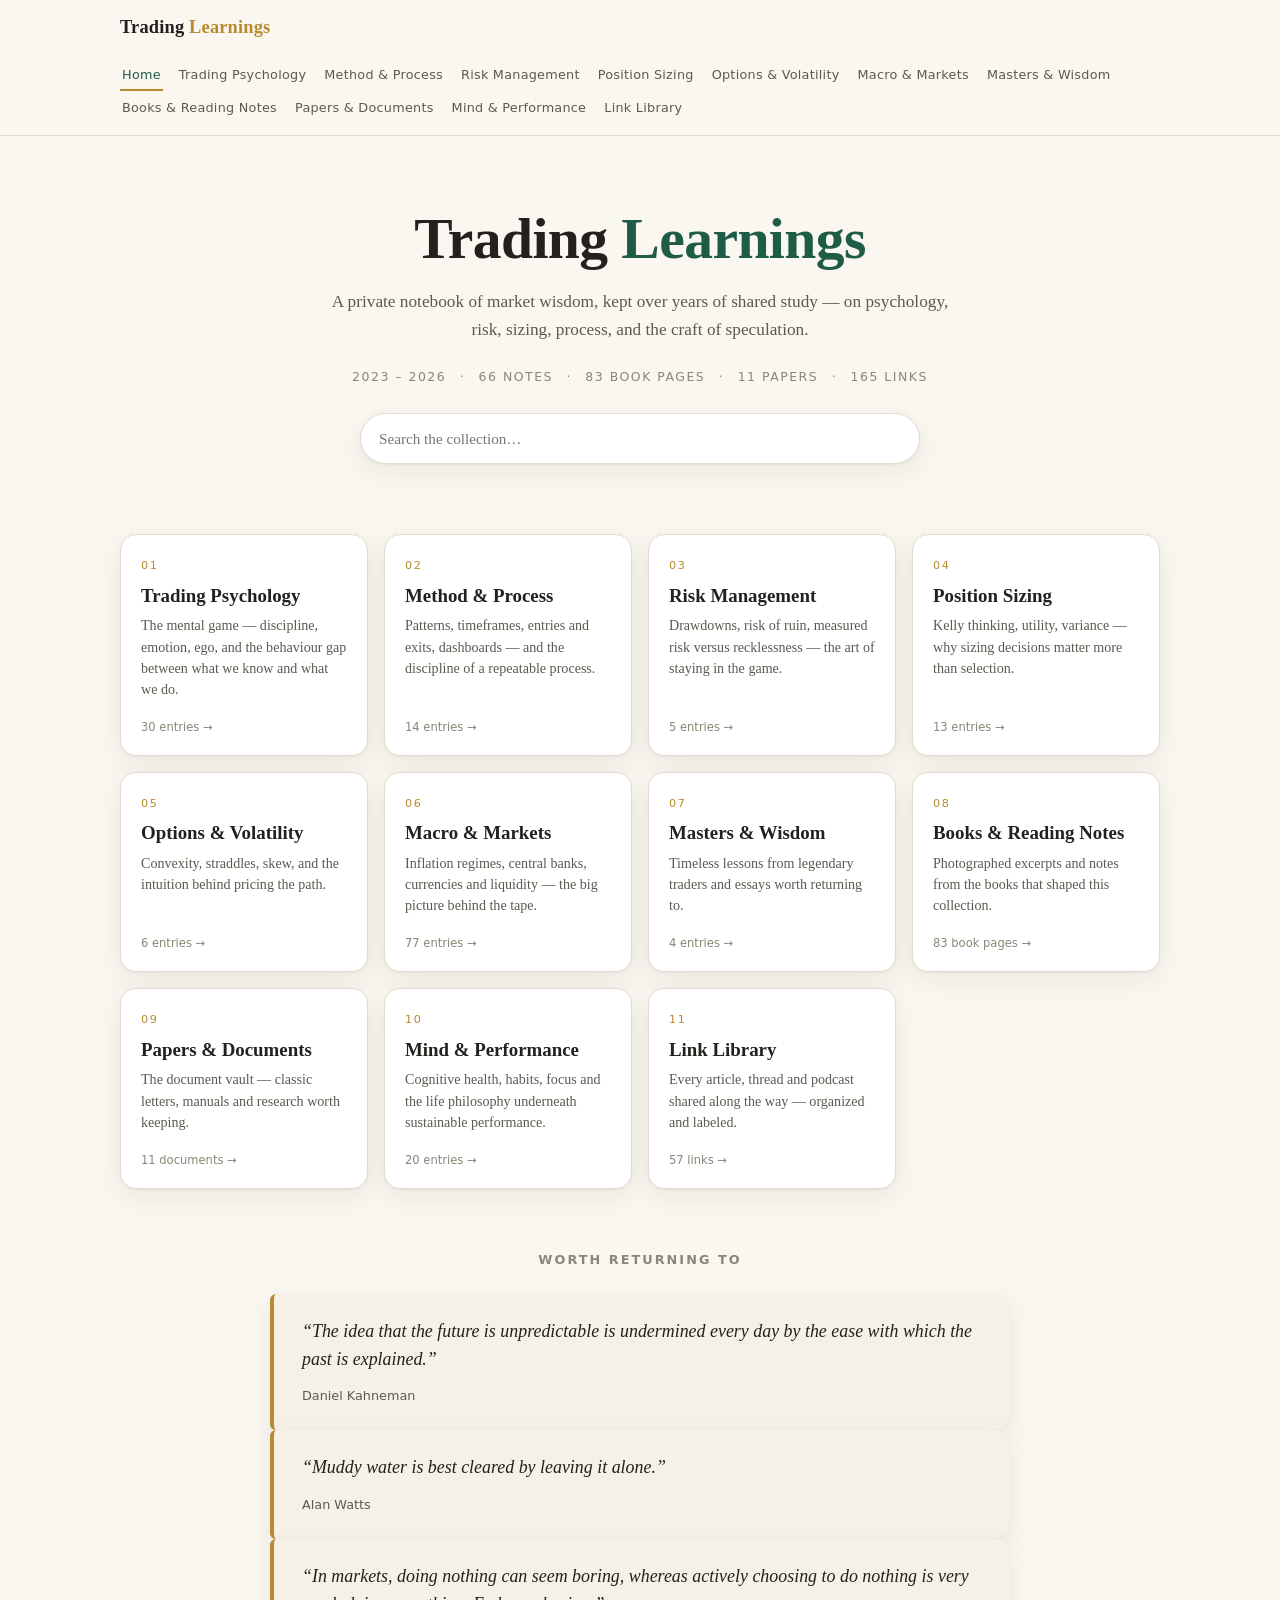
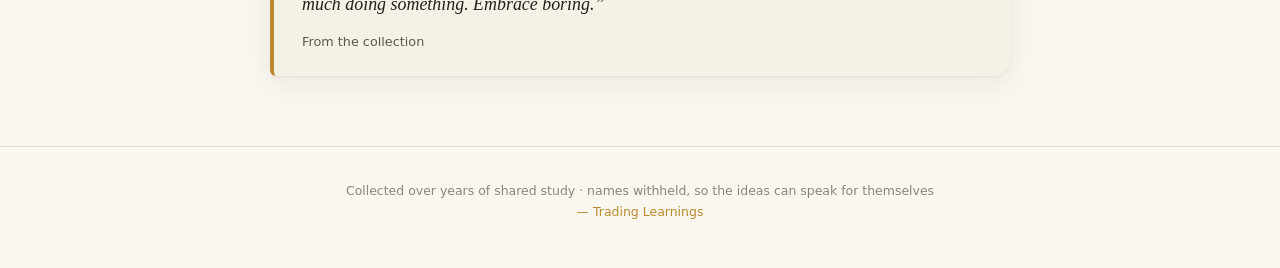
==== index.html @ 61cbbb22 "Add Trading Learnings website: anonymized knowledge base from chat archive Static, self-contained si" ====
<!DOCTYPE html>
<html lang="en">
<head>
<meta charset="utf-8">
<meta name="viewport" content="width=device-width, initial-scale=1">
<meta name="robots" content="noindex, nofollow">
<title>Trading Learnings</title>
<link rel="stylesheet" href="style.css">
<link rel="icon" href="data:image/svg+xml,<svg xmlns='http://www.w3.org/2000/svg' viewBox='0 0 100 100'><text y='.9em' font-size='90'>📈</text></svg>">
</head>
<body>
<header class="masthead"><div class="masthead-inner">
<a class="brand" href="index.html">Trading <span class="tick">Learnings</span></a>
<nav class="nav"><a href="index.html" class="active">Home</a><a href="psychology.html">Trading Psychology</a><a href="method.html">Method & Process</a><a href="risk.html">Risk Management</a><a href="sizing.html">Position Sizing</a><a href="options.html">Options & Volatility</a><a href="macro.html">Macro & Markets</a><a href="wisdom.html">Masters & Wisdom</a><a href="books.html">Books & Reading Notes</a><a href="papers.html">Papers & Documents</a><a href="performance.html">Mind & Performance</a><a href="library.html">Link Library</a></nav>
</div></header>
<div class="hero">
<h1>Trading <em>Learnings</em></h1>
<p class="sub">A private notebook of market wisdom, kept over years of shared study —
on psychology, risk, sizing, process, and the craft of speculation.</p>
<div class="meta">2023 – 2026 <span class="dot">·</span> 66 notes
<span class="dot">·</span> 83 book pages <span class="dot">·</span>
11 papers <span class="dot">·</span> 165 links</div>
<div class="search-wrap">
<input id="search" type="search" placeholder="Search the collection…" autocomplete="off">
<div id="search-results" class="search-results"></div>
</div>
</div>
<div class="grid"><a class="scard" href="psychology.html">
<span class="num">01</span>
<h3>Trading Psychology</h3>
<p>The mental game — discipline, emotion, ego, and the behaviour gap between what we know and what we do.</p>
<span class="count">30 entries →</span>
</a><a class="scard" href="method.html">
<span class="num">02</span>
<h3>Method & Process</h3>
<p>Patterns, timeframes, entries and exits, dashboards — and the discipline of a repeatable process.</p>
<span class="count">14 entries →</span>
</a><a class="scard" href="risk.html">
<span class="num">03</span>
<h3>Risk Management</h3>
<p>Drawdowns, risk of ruin, measured risk versus recklessness — the art of staying in the game.</p>
<span class="count">5 entries →</span>
</a><a class="scard" href="sizing.html">
<span class="num">04</span>
<h3>Position Sizing</h3>
<p>Kelly thinking, utility, variance — why sizing decisions matter more than selection.</p>
<span class="count">13 entries →</span>
</a><a class="scard" href="options.html">
<span class="num">05</span>
<h3>Options & Volatility</h3>
<p>Convexity, straddles, skew, and the intuition behind pricing the path.</p>
<span class="count">6 entries →</span>
</a><a class="scard" href="macro.html">
<span class="num">06</span>
<h3>Macro & Markets</h3>
<p>Inflation regimes, central banks, currencies and liquidity — the big picture behind the tape.</p>
<span class="count">77 entries →</span>
</a><a class="scard" href="wisdom.html">
<span class="num">07</span>
<h3>Masters & Wisdom</h3>
<p>Timeless lessons from legendary traders and essays worth returning to.</p>
<span class="count">4 entries →</span>
</a><a class="scard" href="books.html">
<span class="num">08</span>
<h3>Books & Reading Notes</h3>
<p>Photographed excerpts and notes from the books that shaped this collection.</p>
<span class="count">83 book pages →</span>
</a><a class="scard" href="papers.html">
<span class="num">09</span>
<h3>Papers & Documents</h3>
<p>The document vault — classic letters, manuals and research worth keeping.</p>
<span class="count">11 documents →</span>
</a><a class="scard" href="performance.html">
<span class="num">10</span>
<h3>Mind & Performance</h3>
<p>Cognitive health, habits, focus and the life philosophy underneath sustainable performance.</p>
<span class="count">20 entries →</span>
</a><a class="scard" href="library.html">
<span class="num">11</span>
<h3>Link Library</h3>
<p>Every article, thread and podcast shared along the way — organized and labeled.</p>
<span class="count">57 links →</span>
</a></div>
<div class="featured"><h2>Worth returning to</h2><article class="entry quote"><div class="body"><p>“The idea that the future is unpredictable is undermined every day by the ease with which the past is explained.”</p></div><div class="attrib">Daniel Kahneman</div></article><article class="entry quote"><div class="body"><p>“Muddy water is best cleared by leaving it alone.”</p></div><div class="attrib">Alan Watts</div></article><article class="entry quote"><div class="body"><p>“In markets, doing nothing can seem boring, whereas actively choosing to do nothing is very much doing something. Embrace boring.”</p></div><div class="attrib">From the collection</div></article></div>
<footer class="footer">Collected over years of shared study · names withheld, so the ideas can speak for themselves<br>
<span class="sig">— Trading Learnings</span></footer>
<script src="site.js"></script>
</body>
</html>
---- style.css ----
/* Trading Learnings — editorial design system. Self-contained, no external requests. */
:root {
  --paper: #faf7f1;
  --paper-2: #f1ece2;
  --card: #ffffff;
  --ink: #22211d;
  --ink-soft: #5c594f;
  --ink-faint: #8a8678;
  --accent: #1e5c48;
  --accent-2: #b98a2e;
  --accent-soft: #e7efeb;
  --rule: #e2dccd;
  --quote-bg: #f6f1e6;
  --shadow: 0 1px 2px rgba(34, 33, 29, .05), 0 8px 28px rgba(34, 33, 29, .07);
  --serif: "Charter", "Iowan Old Style", "Palatino Linotype", "Book Antiqua", Georgia, serif;
  --sans: ui-sans-serif, system-ui, -apple-system, "Segoe UI", Roboto, Helvetica, Arial, sans-serif;
}
@media (prefers-color-scheme: dark) {
  :root {
    --paper: #16150f;
    --paper-2: #1d1b13;
    --card: #201e15;
    --ink: #eae6d9;
    --ink-soft: #b3ad9b;
    --ink-faint: #7d7866;
    --accent: #6fbc9e;
    --accent-2: #d4a94b;
    --accent-soft: #23301f;
    --rule: #33301f;
    --quote-bg: #211f14;
    --shadow: 0 1px 2px rgba(0, 0, 0, .4), 0 8px 28px rgba(0, 0, 0, .35);
  }
}
* { box-sizing: border-box; }
html { scroll-behavior: smooth; }
body {
  margin: 0;
  background: var(--paper);
  color: var(--ink);
  font-family: var(--serif);
  font-size: 17px;
  line-height: 1.65;
  -webkit-font-smoothing: antialiased;
  text-rendering: optimizeLegibility;
}
a { color: var(--accent); text-decoration: none; }
a:hover { text-decoration: underline; }
img { max-width: 100%; height: auto; display: block; }

/* ---------- header / nav ---------- */
.masthead {
  border-bottom: 1px solid var(--rule);
  background: var(--paper);
  position: sticky;
  top: 0;
  z-index: 50;
  backdrop-filter: blur(6px);
}
.masthead-inner {
  max-width: 1080px;
  margin: 0 auto;
  padding: 12px 20px;
  display: flex;
  align-items: center;
  gap: 18px;
  flex-wrap: wrap;
}
.brand {
  font-family: var(--serif);
  font-weight: 700;
  font-size: 1.15rem;
  letter-spacing: .01em;
  color: var(--ink);
  white-space: nowrap;
}
.brand .tick { color: var(--accent-2); }
.nav {
  display: flex;
  gap: 2px 14px;
  flex-wrap: wrap;
  font-family: var(--sans);
  font-size: .8rem;
  letter-spacing: .02em;
}
.nav a { color: var(--ink-soft); padding: 4px 2px; }
.nav a.active, .nav a:hover { color: var(--accent); text-decoration: none; }
.nav a.active { border-bottom: 2px solid var(--accent-2); }

/* ---------- hero ---------- */
.hero {
  max-width: 1080px;
  margin: 0 auto;
  padding: 72px 20px 40px;
  text-align: center;
}
.hero h1 {
  font-size: clamp(2.3rem, 6vw, 3.6rem);
  line-height: 1.08;
  margin: 0 0 18px;
  font-weight: 700;
  letter-spacing: -.01em;
}
.hero h1 em { color: var(--accent); font-style: normal; }
.hero .sub {
  color: var(--ink-soft);
  max-width: 620px;
  margin: 0 auto 10px;
  font-size: 1.08rem;
}
.hero .meta {
  font-family: var(--sans);
  font-size: .78rem;
  letter-spacing: .12em;
  text-transform: uppercase;
  color: var(--ink-faint);
  margin-top: 22px;
}
.hero .meta .dot { color: var(--accent-2); margin: 0 8px; }

/* ---------- search ---------- */
.search-wrap { max-width: 560px; margin: 26px auto 0; position: relative; }
.search-wrap input {
  width: 100%;
  padding: 12px 18px;
  font: inherit;
  font-size: .95rem;
  color: var(--ink);
  background: var(--card);
  border: 1px solid var(--rule);
  border-radius: 999px;
  outline: none;
  box-shadow: var(--shadow);
}
.search-wrap input:focus { border-color: var(--accent); }
.search-results {
  position: absolute;
  top: calc(100% + 8px);
  left: 0; right: 0;
  background: var(--card);
  border: 1px solid var(--rule);
  border-radius: 14px;
  box-shadow: var(--shadow);
  max-height: 380px;
  overflow-y: auto;
  text-align: left;
  z-index: 60;
  display: none;
}
.search-results a {
  display: block;
  padding: 10px 16px;
  border-bottom: 1px solid var(--rule);
  color: var(--ink);
  font-size: .9rem;
}
.search-results a:last-child { border-bottom: none; }
.search-results a:hover { background: var(--accent-soft); text-decoration: none; }
.search-results .k {
  font-family: var(--sans);
  font-size: .68rem;
  color: var(--accent);
  text-transform: uppercase;
  letter-spacing: .08em;
  display: block;
}

/* ---------- section cards on index ---------- */
.grid {
  max-width: 1080px;
  margin: 30px auto 60px;
  padding: 0 20px;
  display: grid;
  grid-template-columns: repeat(auto-fill, minmax(240px, 1fr));
  gap: 16px;
}
.scard {
  background: var(--card);
  border: 1px solid var(--rule);
  border-radius: 16px;
  padding: 22px 20px 18px;
  box-shadow: var(--shadow);
  color: var(--ink);
  display: flex;
  flex-direction: column;
  gap: 8px;
  transition: transform .15s ease, border-color .15s ease;
}
.scard:hover { transform: translateY(-2px); border-color: var(--accent); text-decoration: none; }
.scard .num {
  font-family: var(--sans);
  font-size: .7rem;
  letter-spacing: .14em;
  color: var(--accent-2);
  text-transform: uppercase;
}
.scard h3 { margin: 0; font-size: 1.18rem; line-height: 1.25; }
.scard p { margin: 0; color: var(--ink-soft); font-size: .88rem; line-height: 1.5; }
.scard .count {
  margin-top: auto;
  padding-top: 10px;
  font-family: var(--sans);
  font-size: .72rem;
  color: var(--ink-faint);
}

/* ---------- featured quotes on index ---------- */
.featured {
  max-width: 780px;
  margin: 20px auto 70px;
  padding: 0 20px;
}
.featured h2 {
  text-align: center;
  font-size: .8rem;
  font-family: var(--sans);
  letter-spacing: .16em;
  text-transform: uppercase;
  color: var(--ink-faint);
  margin: 0 0 24px;
}

/* ---------- section pages ---------- */
.page-head {
  max-width: 820px;
  margin: 0 auto;
  padding: 54px 20px 8px;
}
.page-head .kicker {
  font-family: var(--sans);
  font-size: .72rem;
  letter-spacing: .16em;
  text-transform: uppercase;
  color: var(--accent-2);
  margin-bottom: 10px;
}
.page-head h1 { font-size: clamp(1.9rem, 5vw, 2.7rem); margin: 0 0 12px; line-height: 1.1; }
.page-head .lede { color: var(--ink-soft); font-size: 1.05rem; max-width: 620px; margin: 0; }
.page-head .toc {
  font-family: var(--sans);
  font-size: .78rem;
  color: var(--ink-faint);
  margin-top: 18px;
}
.content-col {
  max-width: 820px;
  margin: 0 auto;
  padding: 26px 20px 80px;
  display: flex;
  flex-direction: column;
  gap: 22px;
}

/* entry cards */
.entry {
  background: var(--card);
  border: 1px solid var(--rule);
  border-radius: 16px;
  padding: 26px 28px;
  box-shadow: var(--shadow);
}
.entry .ehead {
  display: flex;
  align-items: baseline;
  justify-content: space-between;
  gap: 14px;
  margin-bottom: 10px;
  flex-wrap: wrap;
}
.entry h3 { margin: 0; font-size: 1.3rem; line-height: 1.25; }
.entry .when {
  font-family: var(--sans);
  font-size: .7rem;
  letter-spacing: .1em;
  text-transform: uppercase;
  color: var(--ink-faint);
  white-space: nowrap;
}
.entry .body p { margin: 0 0 1em; }
.entry .body p:last-child { margin-bottom: 0; }
.entry .body { color: var(--ink); }
.entry .body a { word-break: break-all; }

/* quote entries */
.quote {
  background: var(--quote-bg);
  border: none;
  border-left: 4px solid var(--accent-2);
  border-radius: 6px 16px 16px 6px;
  padding: 24px 28px;
}
.quote .body { font-size: 1.12rem; line-height: 1.55; font-style: italic; }
.quote .attrib {
  margin-top: 12px;
  font-family: var(--sans);
  font-size: .8rem;
  font-style: normal;
  color: var(--ink-soft);
}

/* discussion entries */
.discussion .turn {
  margin: 0 0 12px;
  padding: 12px 16px;
  border-radius: 12px;
  background: var(--paper-2);
}
.discussion .turn.alt { background: var(--accent-soft); }
.discussion .turn p { margin: 0 0 .6em; }
.discussion .turn p:last-child { margin: 0; }

/* figures */
.figure { padding: 18px; }
.figure img { border-radius: 10px; margin: 0 auto; cursor: zoom-in; }
.figure figcaption {
  margin-top: 10px;
  text-align: center;
  font-family: var(--sans);
  font-size: .8rem;
  color: var(--ink-soft);
}

/* gallery */
.gallery-block { margin-bottom: 14px; }
.gallery-block .gb-head { margin: 6px 2px 14px; }
.gallery-block h3 { margin: 0 0 6px; font-size: 1.35rem; }
.gallery-block .gb-note { color: var(--ink-soft); font-size: .92rem; max-width: 640px; }
.gallery {
  display: grid;
  grid-template-columns: repeat(auto-fill, minmax(150px, 1fr));
  gap: 10px;
}
.gallery a {
  display: block;
  border-radius: 10px;
  overflow: hidden;
  border: 1px solid var(--rule);
  background: var(--card);
  aspect-ratio: 3 / 4;
}
.gallery a img { width: 100%; height: 100%; object-fit: cover; transition: transform .2s ease; }
.gallery a:hover img { transform: scale(1.04); }

/* papers */
.paper-card .src {
  font-family: var(--sans);
  font-size: .74rem;
  letter-spacing: .08em;
  text-transform: uppercase;
  color: var(--accent-2);
  margin-bottom: 6px;
}
.paper-card ul { margin: 12px 0 14px; padding-left: 20px; }
.paper-card li { margin-bottom: 7px; font-size: .95rem; }
.paper-card .actions { margin-top: 12px; }
.btn {
  display: inline-block;
  font-family: var(--sans);
  font-size: .8rem;
  letter-spacing: .03em;
  padding: 8px 16px;
  border-radius: 999px;
  border: 1px solid var(--accent);
  color: var(--accent);
}
.btn:hover { background: var(--accent); color: var(--paper); text-decoration: none; }

/* library */
.lib-group { margin-bottom: 8px; }
.lib-group h3 {
  font-size: 1.05rem;
  margin: 18px 0 8px;
  padding-bottom: 6px;
  border-bottom: 1px solid var(--rule);
}
.lib-list { list-style: none; margin: 0; padding: 0; }
.lib-list li {
  padding: 9px 2px;
  border-bottom: 1px dashed var(--rule);
  font-size: .95rem;
  display: flex;
  gap: 10px;
  align-items: baseline;
}
.lib-list li:last-child { border-bottom: none; }
.lib-list .dom {
  font-family: var(--sans);
  font-size: .68rem;
  color: var(--ink-faint);
  letter-spacing: .04em;
  white-space: nowrap;
}
.lib-note { color: var(--ink-soft); font-size: .88rem; font-style: italic; }

/* lightbox */
.lightbox {
  position: fixed;
  inset: 0;
  background: rgba(12, 11, 8, .92);
  display: none;
  align-items: center;
  justify-content: center;
  z-index: 100;
  padding: 30px;
}
.lightbox.open { display: flex; }
.lightbox img {
  max-width: min(1100px, 96vw);
  max-height: 92vh;
  width: auto;
  border-radius: 8px;
  box-shadow: 0 20px 60px rgba(0, 0, 0, .5);
}
.lightbox .lb-btn {
  position: fixed;
  top: 50%;
  transform: translateY(-50%);
  background: rgba(255, 255, 255, .08);
  color: #eee;
  border: none;
  font-size: 1.6rem;
  padding: 14px 16px;
  cursor: pointer;
  border-radius: 12px;
  font-family: var(--sans);
}
.lightbox .lb-btn:hover { background: rgba(255, 255, 255, .18); }
.lightbox .prev { left: 14px; }
.lightbox .next { right: 14px; }
.lightbox .close { top: 20px; right: 20px; transform: none; font-size: 1.1rem; }
.lightbox .lb-cap {
  position: fixed;
  bottom: 16px;
  left: 50%;
  transform: translateX(-50%);
  color: #cfcabb;
  font-family: var(--sans);
  font-size: .8rem;
  max-width: 80vw;
  text-align: center;
}

/* footer */
.footer {
  border-top: 1px solid var(--rule);
  padding: 34px 20px 46px;
  text-align: center;
  color: var(--ink-faint);
  font-family: var(--sans);
  font-size: .78rem;
}
.footer .sig { color: var(--accent-2); }

/* misc */
.section-rule {
  max-width: 820px;
  margin: 8px auto;
  padding: 0 20px;
}
.section-rule hr {
  border: none;
  border-top: 1px solid var(--rule);
  margin: 0;
}
.pill {
  display: inline-block;
  font-family: var(--sans);
  font-size: .66rem;
  letter-spacing: .08em;
  text-transform: uppercase;
  background: var(--accent-soft);
  color: var(--accent);
  border-radius: 999px;
  padding: 3px 10px;
  margin-bottom: 8px;
}
@media (max-width: 640px) {
  body { font-size: 16px; }
  .entry { padding: 20px 18px; }
  .masthead-inner { padding: 10px 14px; }
  .nav { font-size: .74rem; gap: 2px 10px; }
}
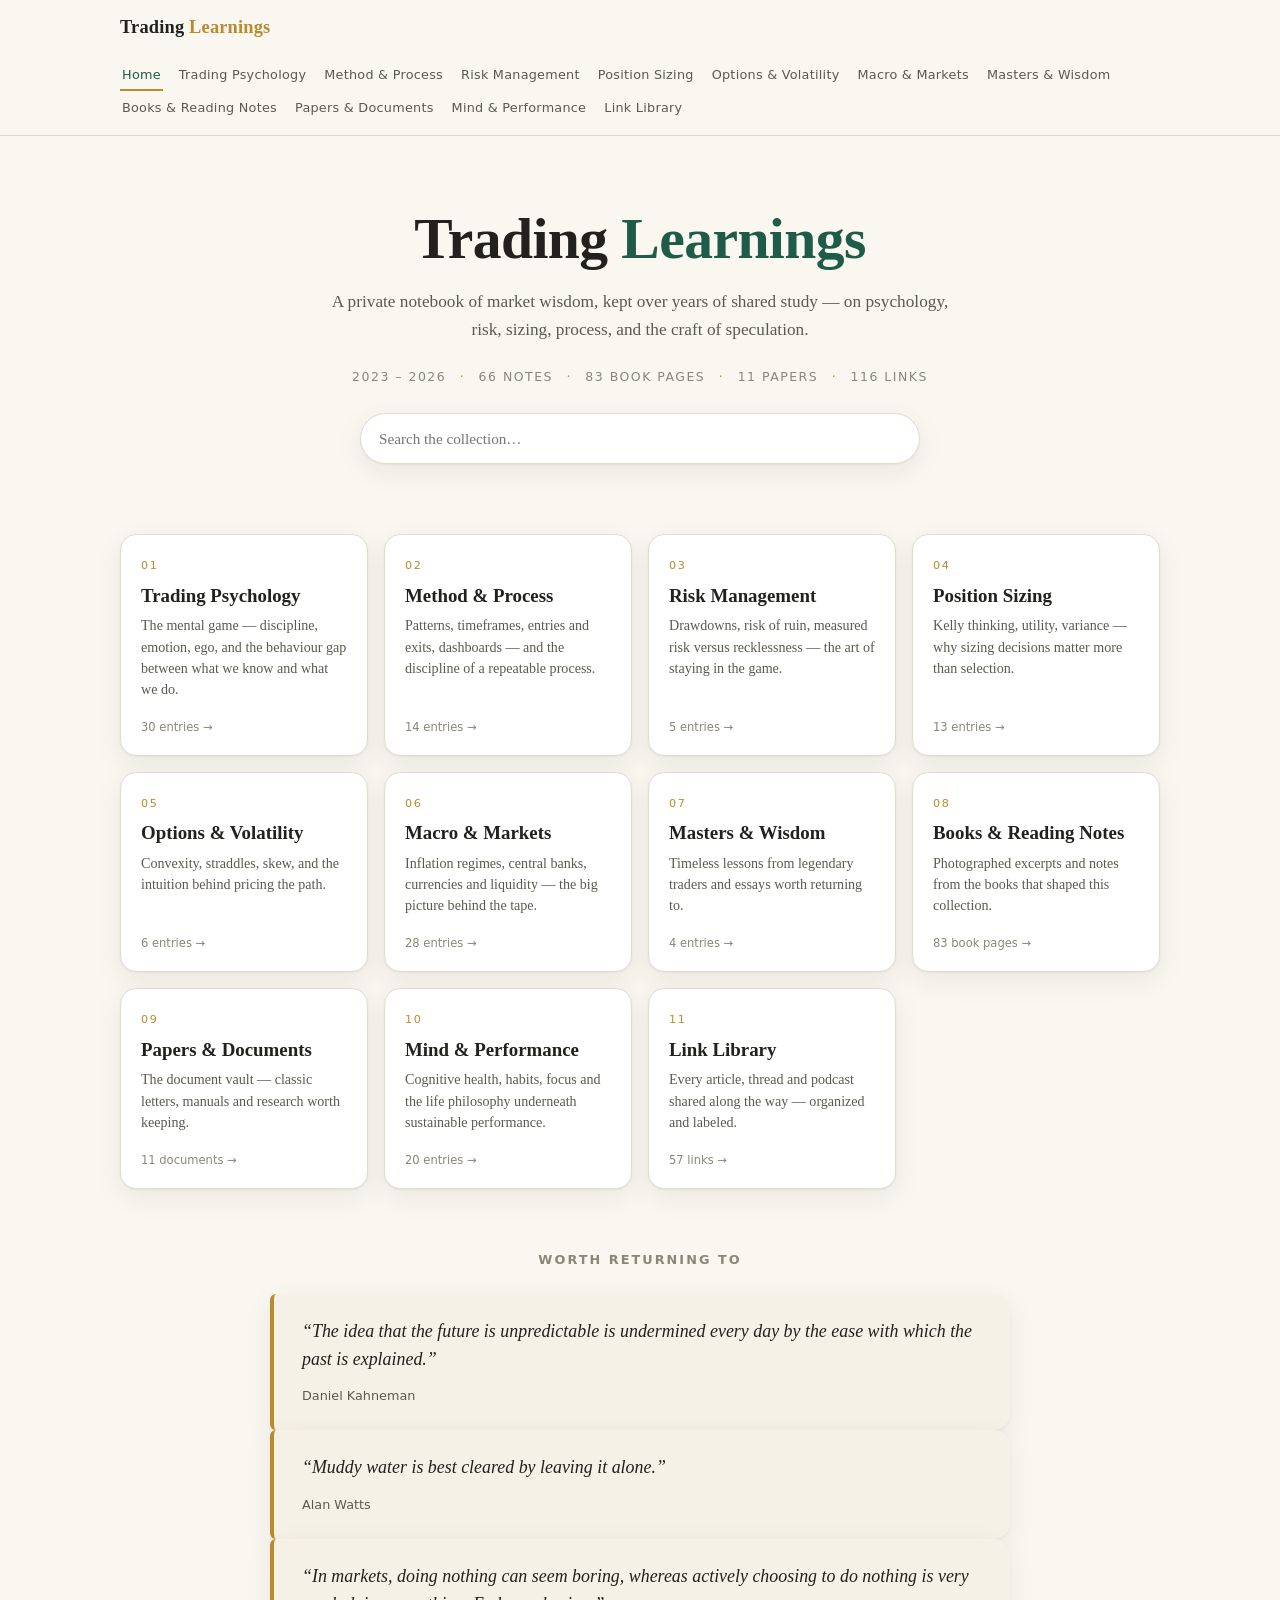
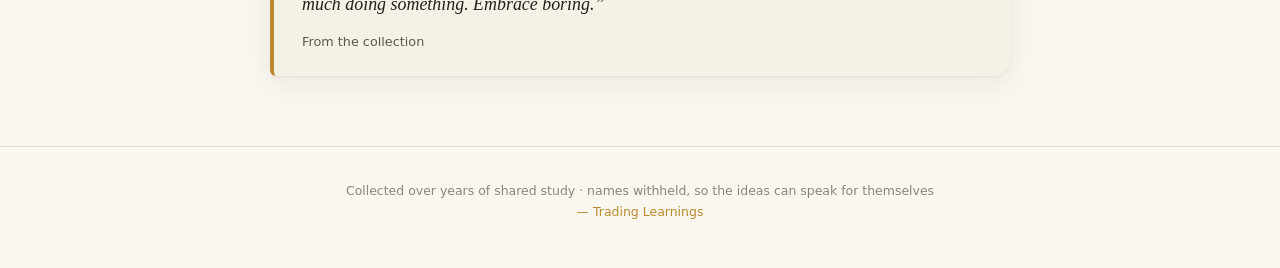
==== commit 99eb21cb: "Privacy hardening + polish from adversarial verification pass - Strip account-linked share/tracking " ====
--- a/index.html
+++ b/index.html
@@ -19,7 +19,7 @@
 on psychology, risk, sizing, process, and the craft of speculation.</p>
 <div class="meta">2023 – 2026 <span class="dot">·</span> 66 notes
 <span class="dot">·</span> 83 book pages <span class="dot">·</span>
-11 papers <span class="dot">·</span> 165 links</div>
+11 papers <span class="dot">·</span> 116 links</div>
 <div class="search-wrap">
 <input id="search" type="search" placeholder="Search the collection…" autocomplete="off">
 <div id="search-results" class="search-results"></div>
@@ -54,7 +54,7 @@
 <span class="num">06</span>
 <h3>Macro & Markets</h3>
 <p>Inflation regimes, central banks, currencies and liquidity — the big picture behind the tape.</p>
-<span class="count">77 entries →</span>
+<span class="count">28 entries →</span>
 </a><a class="scard" href="wisdom.html">
 <span class="num">07</span>
 <h3>Masters & Wisdom</h3>
--- a/style.css
+++ b/style.css
@@ -478,4 +478,5 @@
   .entry { padding: 20px 18px; }
   .masthead-inner { padding: 10px 14px; }
   .nav { font-size: .74rem; gap: 2px 10px; }
-}
+  .lib-list li { flex-direction: column; gap: 2px; }
+}
